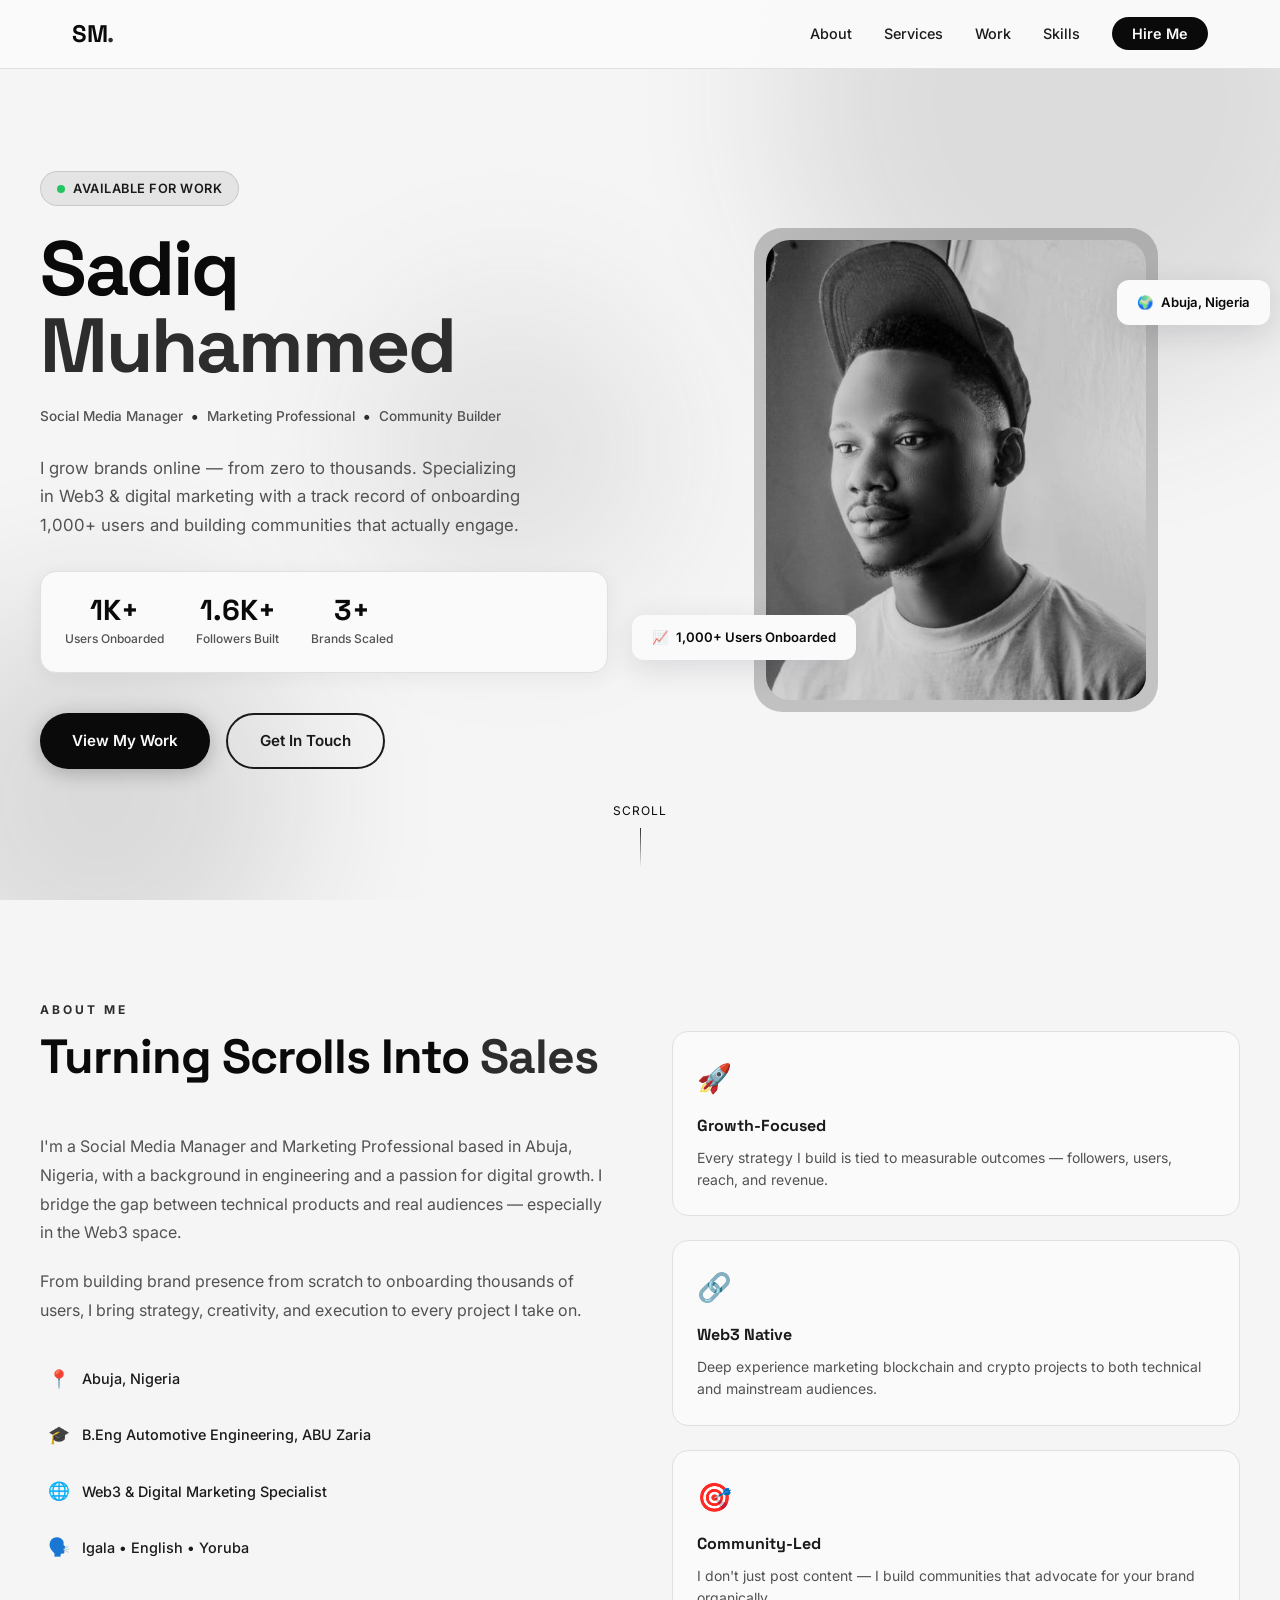
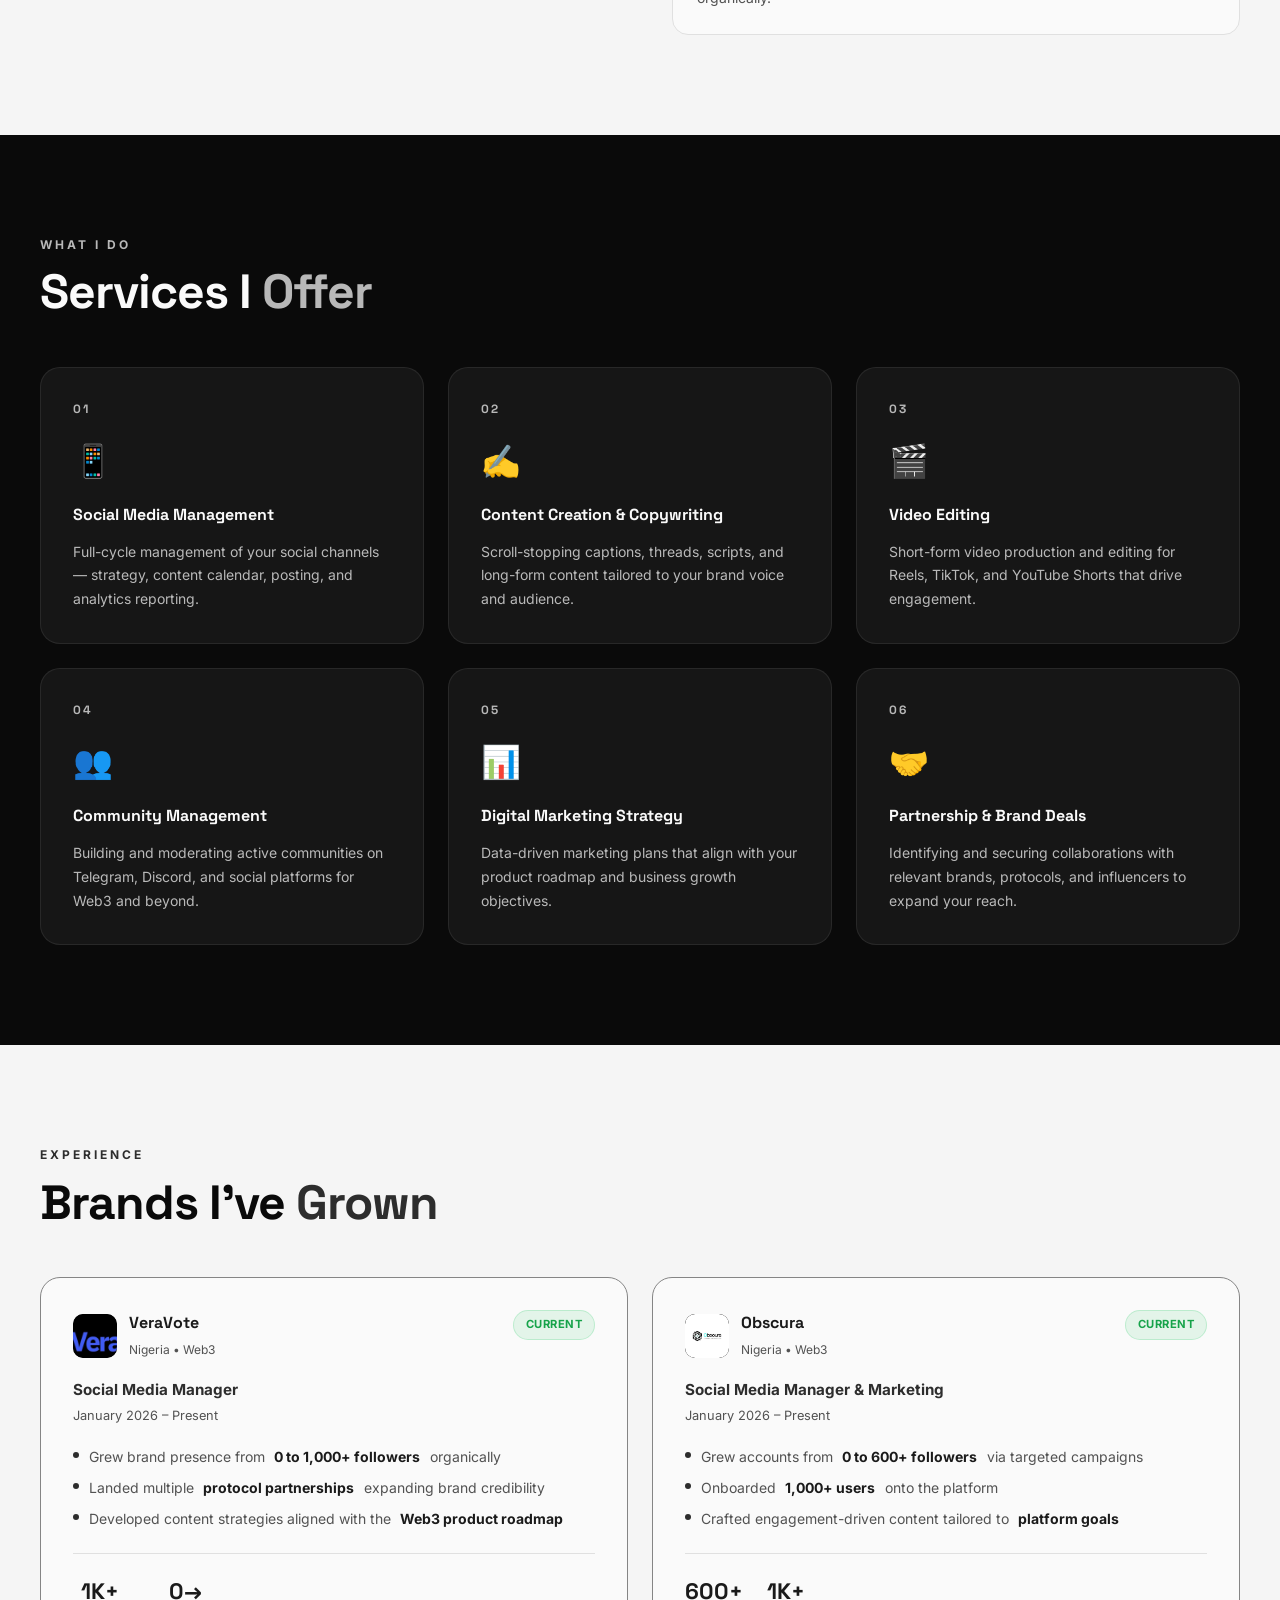
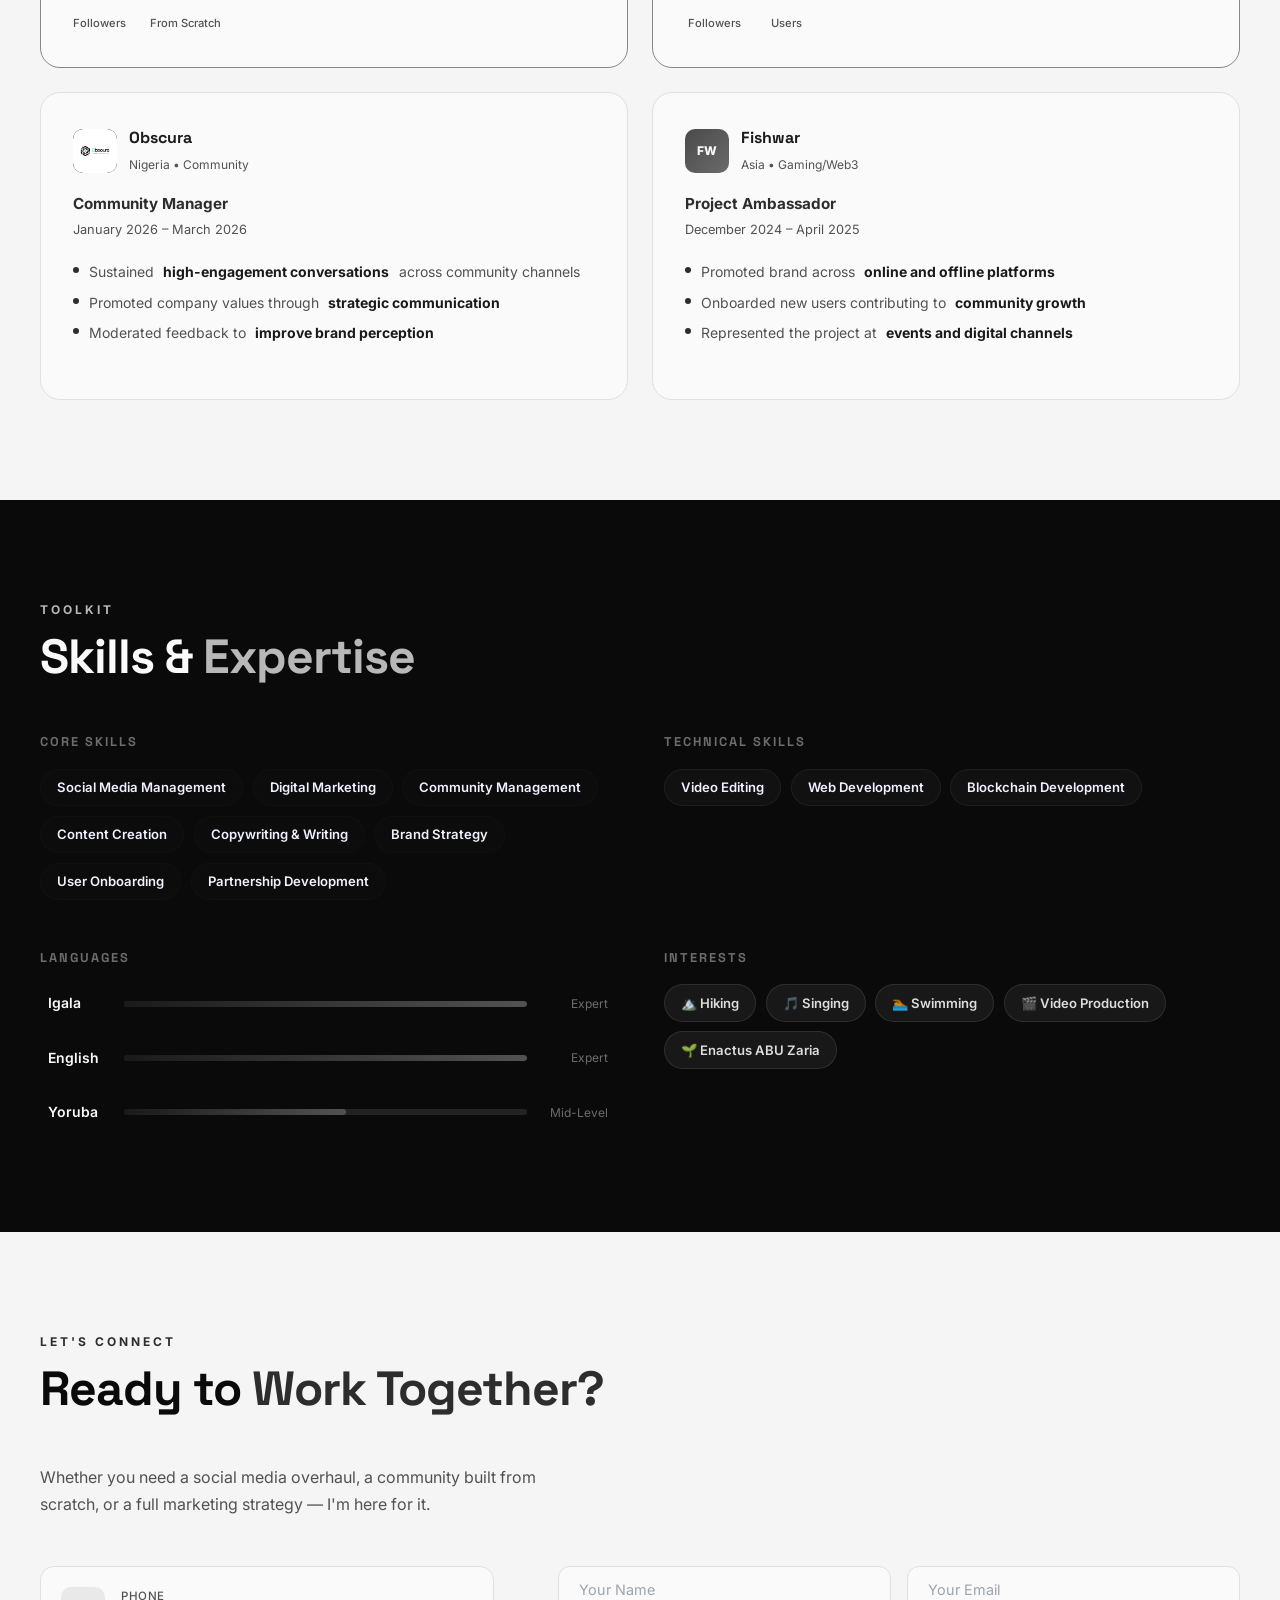
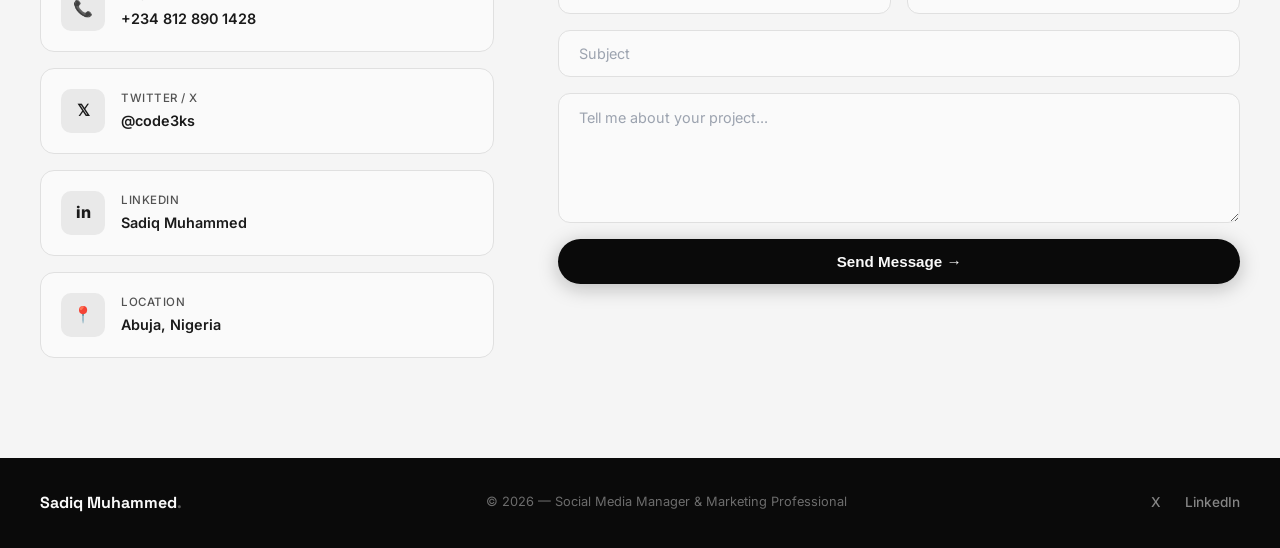
==== index.html @ 83891ec6 "Initial commit: Professional portfolio website for Sadiq Muhammed" ====
<!DOCTYPE html>
<html lang="en">
<head>
  <meta charset="UTF-8" />
  <meta name="viewport" content="width=device-width, initial-scale=1.0" />
  <title>Sadiq Muhammed — Social Media Manager</title>
  <link rel="preconnect" href="https://fonts.googleapis.com" />
  <link rel="preconnect" href="https://fonts.gstatic.com" crossorigin />
  <link href="https://fonts.googleapis.com/css2?family=Inter:wght@300;400;500;600;700;800;900&family=Space+Grotesk:wght@400;500;600;700&display=swap" rel="stylesheet" />
  <link rel="stylesheet" href="style.css" />
</head>
<body>

  <!-- NAV -->
  <nav class="nav" id="nav">
    <div class="nav-inner">
      <a href="#hero" class="nav-logo">SM<span>.</span></a>
      <ul class="nav-links">
        <li><a href="#about">About</a></li>
        <li><a href="#services">Services</a></li>
        <li><a href="#work">Work</a></li>
        <li><a href="#skills">Skills</a></li>
        <li><a href="#contact" class="nav-cta">Hire Me</a></li>
      </ul>
      <button class="hamburger" id="hamburger" aria-label="Toggle menu">
        <span></span><span></span><span></span>
      </button>
    </div>
    <div class="mobile-menu" id="mobileMenu">
      <a href="#about" class="mobile-link">About</a>
      <a href="#services" class="mobile-link">Services</a>
      <a href="#work" class="mobile-link">Work</a>
      <a href="#skills" class="mobile-link">Skills</a>
      <a href="#contact" class="mobile-link">Hire Me</a>
    </div>
  </nav>

  <!-- HERO -->
  <section class="hero" id="hero">
    <div class="hero-bg-shapes">
      <div class="shape shape-1"></div>
      <div class="shape shape-2"></div>
      <div class="shape shape-3"></div>
    </div>
    <div class="hero-inner">
      <div class="hero-text">
        <div class="hero-badge">Available for Work</div>
        <h1 class="hero-name">Sadiq<br /><span>Muhammed</span></h1>
        <p class="hero-roles">
          <span class="role-tag">Social Media Manager</span>
          <span class="role-divider">•</span>
          <span class="role-tag">Marketing Professional</span>
          <span class="role-divider">•</span>
          <span class="role-tag">Community Builder</span>
        </p>
        <p class="hero-summary">
          I grow brands online — from zero to thousands. Specializing in Web3 & digital marketing with a track record of onboarding 1,000+ users and building communities that actually engage.
        </p>
        <div class="hero-stats">
          <div class="stat">
            <span class="stat-num">1K+</span>
            <span class="stat-label">Users Onboarded</span>
          </div>
          <div class="stat">
            <span class="stat-num">1.6K+</span>
            <span class="stat-label">Followers Built</span>
          </div>
          <div class="stat">
            <span class="stat-num">3+</span>
            <span class="stat-label">Brands Scaled</span>
          </div>
        </div>
        <div class="hero-actions">
          <a href="#work" class="btn btn-primary">View My Work</a>
          <a href="#contact" class="btn btn-outline">Get In Touch</a>
        </div>
      </div>
      <div class="hero-image">
        <div class="image-frame">
          <img src="profile.jpg" alt="Sadiq Muhammed" class="profile-img" />
          <div class="image-accent"></div>
        </div>
        <div class="floating-card card-1">
          <span class="card-icon">📈</span>
          <span>1,000+ Users Onboarded</span>
        </div>
        <div class="floating-card card-2">
          <span class="card-icon">🌍</span>
          <span>Abuja, Nigeria</span>
        </div>
      </div>
    </div>
    <div class="scroll-indicator">
      <span>Scroll</span>
      <div class="scroll-line"></div>
    </div>
  </section>

  <!-- ABOUT -->
  <section class="about section" id="about">
    <div class="container">
      <div class="section-label">About Me</div>
      <div class="about-grid">
        <div class="about-text">
          <h2 class="section-title">Turning Scrolls Into <span>Sales</span></h2>
          <p>I'm a Social Media Manager and Marketing Professional based in Abuja, Nigeria, with a background in engineering and a passion for digital growth. I bridge the gap between technical products and real audiences — especially in the Web3 space.</p>
          <p>From building brand presence from scratch to onboarding thousands of users, I bring strategy, creativity, and execution to every project I take on.</p>
          <div class="about-details">
            <div class="detail-item">
              <span class="detail-icon">📍</span>
              <span>Abuja, Nigeria</span>
            </div>
            <div class="detail-item">
              <span class="detail-icon">🎓</span>
              <span>B.Eng Automotive Engineering, ABU Zaria</span>
            </div>
            <div class="detail-item">
              <span class="detail-icon">🌐</span>
              <span>Web3 & Digital Marketing Specialist</span>
            </div>
            <div class="detail-item">
              <span class="detail-icon">🗣️</span>
              <span>Igala • English • Yoruba</span>
            </div>
          </div>
        </div>
        <div class="about-highlights">
          <div class="highlight-card">
            <div class="highlight-icon">🚀</div>
            <h3>Growth-Focused</h3>
            <p>Every strategy I build is tied to measurable outcomes — followers, users, reach, and revenue.</p>
          </div>
          <div class="highlight-card">
            <div class="highlight-icon">🔗</div>
            <h3>Web3 Native</h3>
            <p>Deep experience marketing blockchain and crypto projects to both technical and mainstream audiences.</p>
          </div>
          <div class="highlight-card">
            <div class="highlight-icon">🎯</div>
            <h3>Community-Led</h3>
            <p>I don't just post content — I build communities that advocate for your brand organically.</p>
          </div>
        </div>
      </div>
    </div>
  </section>

  <!-- SERVICES -->
  <section class="services section section-dark" id="services">
    <div class="container">
      <div class="section-label light">What I Do</div>
      <h2 class="section-title light">Services I <span>Offer</span></h2>
      <div class="services-grid">
        <div class="service-card">
          <div class="service-num">01</div>
          <div class="service-icon">📱</div>
          <h3>Social Media Management</h3>
          <p>Full-cycle management of your social channels — strategy, content calendar, posting, and analytics reporting.</p>
        </div>
        <div class="service-card">
          <div class="service-num">02</div>
          <div class="service-icon">✍️</div>
          <h3>Content Creation & Copywriting</h3>
          <p>Scroll-stopping captions, threads, scripts, and long-form content tailored to your brand voice and audience.</p>
        </div>
        <div class="service-card">
          <div class="service-num">03</div>
          <div class="service-icon">🎬</div>
          <h3>Video Editing</h3>
          <p>Short-form video production and editing for Reels, TikTok, and YouTube Shorts that drive engagement.</p>
        </div>
        <div class="service-card">
          <div class="service-num">04</div>
          <div class="service-icon">👥</div>
          <h3>Community Management</h3>
          <p>Building and moderating active communities on Telegram, Discord, and social platforms for Web3 and beyond.</p>
        </div>
        <div class="service-card">
          <div class="service-num">05</div>
          <div class="service-icon">📊</div>
          <h3>Digital Marketing Strategy</h3>
          <p>Data-driven marketing plans that align with your product roadmap and business growth objectives.</p>
        </div>
        <div class="service-card">
          <div class="service-num">06</div>
          <div class="service-icon">🤝</div>
          <h3>Partnership & Brand Deals</h3>
          <p>Identifying and securing collaborations with relevant brands, protocols, and influencers to expand your reach.</p>
        </div>
      </div>
    </div>
  </section>

  <!-- WORK / EXPERIENCE -->
  <section class="work section" id="work">
    <div class="container">
      <div class="section-label">Experience</div>
      <h2 class="section-title">Brands I've <span>Grown</span></h2>
      <div class="work-grid">

        <div class="work-card featured">
          <div class="work-header">
            <div class="work-company">
              <div class="company-logo">
                <img src="veravote.jpg" alt="VeraVote" class="company-logo-img" />
              </div>
              <div>
                <h3>VeraVote</h3>
                <span class="work-location">Nigeria • Web3</span>
              </div>
            </div>
            <span class="work-badge current">Current</span>
          </div>
          <div class="work-role">Social Media Manager</div>
          <div class="work-period">January 2026 – Present</div>
          <ul class="work-results">
            <li><span class="result-dot"></span>Grew brand presence from <strong>0 to 1,000+ followers</strong> organically</li>
            <li><span class="result-dot"></span>Landed multiple <strong>protocol partnerships</strong> expanding brand credibility</li>
            <li><span class="result-dot"></span>Developed content strategies aligned with the <strong>Web3 product roadmap</strong></li>
          </ul>
          <div class="work-metrics">
            <div class="metric"><span class="metric-val">1K+</span><span class="metric-label">Followers</span></div>
            <div class="metric"><span class="metric-val">0→</span><span class="metric-label">From Scratch</span></div>
          </div>
        </div>

        <div class="work-card featured">
          <div class="work-header">
            <div class="work-company">
              <div class="company-logo obs">
                <img src="obscura.jpg" alt="Obscura" class="company-logo-img" />
              </div>
              <div>
                <h3>Obscura</h3>
                <span class="work-location">Nigeria • Web3</span>
              </div>
            </div>
            <span class="work-badge current">Current</span>
          </div>
          <div class="work-role">Social Media Manager & Marketing</div>
          <div class="work-period">January 2026 – Present</div>
          <ul class="work-results">
            <li><span class="result-dot"></span>Grew accounts from <strong>0 to 600+ followers</strong> via targeted campaigns</li>
            <li><span class="result-dot"></span>Onboarded <strong>1,000+ users</strong> onto the platform</li>
            <li><span class="result-dot"></span>Crafted engagement-driven content tailored to <strong>platform goals</strong></li>
          </ul>
          <div class="work-metrics">
            <div class="metric"><span class="metric-val">600+</span><span class="metric-label">Followers</span></div>
            <div class="metric"><span class="metric-val">1K+</span><span class="metric-label">Users</span></div>
          </div>
        </div>

        <div class="work-card">
          <div class="work-header">
            <div class="work-company">
              <div class="company-logo cm">
                <img src="obscura.jpg" alt="Obscura" class="company-logo-img" />
              </div>
              <div>
                <h3>Obscura</h3>
                <span class="work-location">Nigeria • Community</span>
              </div>
            </div>
          </div>
          <div class="work-role">Community Manager</div>
          <div class="work-period">January 2026 – March 2026</div>
          <ul class="work-results">
            <li><span class="result-dot"></span>Sustained <strong>high-engagement conversations</strong> across community channels</li>
            <li><span class="result-dot"></span>Promoted company values through <strong>strategic communication</strong></li>
            <li><span class="result-dot"></span>Moderated feedback to <strong>improve brand perception</strong></li>
          </ul>
        </div>

        <div class="work-card">
          <div class="work-header">
            <div class="work-company">
              <div class="company-logo fw">FW</div>
              <div>
                <h3>Fishwar</h3>
                <span class="work-location">Asia • Gaming/Web3</span>
              </div>
            </div>
          </div>
          <div class="work-role">Project Ambassador</div>
          <div class="work-period">December 2024 – April 2025</div>
          <ul class="work-results">
            <li><span class="result-dot"></span>Promoted brand across <strong>online and offline platforms</strong></li>
            <li><span class="result-dot"></span>Onboarded new users contributing to <strong>community growth</strong></li>
            <li><span class="result-dot"></span>Represented the project at <strong>events and digital channels</strong></li>
          </ul>
        </div>

      </div>
    </div>
  </section>

  <!-- SKILLS -->
  <section class="skills section section-dark" id="skills">
    <div class="container">
      <div class="section-label light">Toolkit</div>
      <h2 class="section-title light">Skills & <span>Expertise</span></h2>
      <div class="skills-layout">
        <div class="skills-group">
          <h3 class="skills-group-title">Core Skills</h3>
          <div class="skills-tags">
            <span class="skill-tag primary">Social Media Management</span>
            <span class="skill-tag primary">Digital Marketing</span>
            <span class="skill-tag primary">Community Management</span>
            <span class="skill-tag primary">Content Creation</span>
            <span class="skill-tag primary">Copywriting & Writing</span>
            <span class="skill-tag primary">Brand Strategy</span>
            <span class="skill-tag primary">User Onboarding</span>
            <span class="skill-tag primary">Partnership Development</span>
          </div>
        </div>
        <div class="skills-group">
          <h3 class="skills-group-title">Technical Skills</h3>
          <div class="skills-tags">
            <span class="skill-tag secondary">Video Editing</span>
            <span class="skill-tag secondary">Web Development</span>
            <span class="skill-tag secondary">Blockchain Development</span>
          </div>
        </div>
        <div class="skills-group">
          <h3 class="skills-group-title">Languages</h3>
          <div class="languages">
            <div class="lang-item">
              <span class="lang-name">Igala</span>
              <div class="lang-bar"><div class="lang-fill" style="width:100%"></div></div>
              <span class="lang-level">Expert</span>
            </div>
            <div class="lang-item">
              <span class="lang-name">English</span>
              <div class="lang-bar"><div class="lang-fill" style="width:100%"></div></div>
              <span class="lang-level">Expert</span>
            </div>
            <div class="lang-item">
              <span class="lang-name">Yoruba</span>
              <div class="lang-bar"><div class="lang-fill" style="width:55%"></div></div>
              <span class="lang-level">Mid-Level</span>
            </div>
          </div>
        </div>
        <div class="skills-group">
          <h3 class="skills-group-title">Interests</h3>
          <div class="skills-tags">
            <span class="skill-tag interest">🏔️ Hiking</span>
            <span class="skill-tag interest">🎵 Singing</span>
            <span class="skill-tag interest">🏊 Swimming</span>
            <span class="skill-tag interest">🎬 Video Production</span>
            <span class="skill-tag interest">🌱 Enactus ABU Zaria</span>
          </div>
        </div>
      </div>
    </div>
  </section>

  <!-- CONTACT -->
  <section class="contact section" id="contact">
    <div class="container">
      <div class="section-label">Let's Connect</div>
      <h2 class="section-title">Ready to <span>Work Together?</span></h2>
      <p class="contact-sub">Whether you need a social media overhaul, a community built from scratch, or a full marketing strategy — I'm here for it.</p>
      <div class="contact-grid">
        <div class="contact-info">
          <a href="tel:+2348128901428" class="contact-item">
            <div class="contact-icon">📞</div>
            <div>
              <span class="contact-label">Phone</span>
              <span class="contact-value">+234 812 890 1428</span>
            </div>
          </a>
          <a href="https://x.com/code3ks" target="_blank" rel="noopener" class="contact-item">
            <div class="contact-icon">𝕏</div>
            <div>
              <span class="contact-label">Twitter / X</span>
              <span class="contact-value">@code3ks</span>
            </div>
          </a>
          <a href="https://linkedin.com" target="_blank" rel="noopener" class="contact-item">
            <div class="contact-icon">in</div>
            <div>
              <span class="contact-label">LinkedIn</span>
              <span class="contact-value">Sadiq Muhammed</span>
            </div>
          </a>
          <div class="contact-item">
            <div class="contact-icon">📍</div>
            <div>
              <span class="contact-label">Location</span>
              <span class="contact-value">Abuja, Nigeria</span>
            </div>
          </div>
        </div>
        <form class="contact-form" id="contactForm">
          <div class="form-row">
            <input type="text" placeholder="Your Name" required class="form-input" />
            <input type="email" placeholder="Your Email" required class="form-input" />
          </div>
          <input type="text" placeholder="Subject" class="form-input" />
          <textarea placeholder="Tell me about your project..." rows="5" class="form-input form-textarea" required></textarea>
          <button type="submit" class="btn btn-primary btn-full">Send Message →</button>
        </form>
      </div>
    </div>
  </section>

  <!-- FOOTER -->
  <footer class="footer">
    <div class="container">
      <div class="footer-inner">
        <span class="footer-logo">Sadiq Muhammed<span>.</span></span>
        <span class="footer-copy">© 2026 — Social Media Manager & Marketing Professional</span>
        <div class="footer-links">
          <a href="https://x.com/code3ks" target="_blank" rel="noopener">X</a>
          <a href="https://linkedin.com" target="_blank" rel="noopener">LinkedIn</a>
        </div>
      </div>
    </div>
  </footer>

  <script src="script.js"></script>
</body>
</html>
---- style.css ----
/* ===== RESET & BASE ===== */
*, *::before, *::after { box-sizing: border-box; margin: 0; padding: 0; }

:root {
  --black: #0A0A0A;
  --charcoal: #1A1A1A;
  --gray-dark: #2D2D2D;
  --gray-mid: #525252;
  --gray-light: #858585;
  --gray-lighter: #B8B8B8;
  --gray-pale: #E0E0E0;
  --bg: #F5F5F5;
  --white: #FAFAFA;
  --accent: #3D3D3D;
  --font-main: 'Space Grotesk', sans-serif;
  --font-body: 'Inter', sans-serif;
}

html { scroll-behavior: smooth; }

body {
  font-family: var(--font-body);
  background: var(--bg);
  color: var(--black);
  overflow-x: hidden;
  line-height: 1.6;
}

/* ===== NAV ===== */
.nav {
  position: fixed;
  top: 0; left: 0; right: 0;
  z-index: 1000;
  background: rgba(250,250,250,0.95);
  backdrop-filter: blur(12px);
  border-bottom: 1px solid var(--gray-pale);
  transition: box-shadow 0.3s;
}
.nav.scrolled { box-shadow: 0 2px 24px rgba(26,26,26,0.08); }
.nav-inner {
  max-width: 1200px;
  margin: 0 auto;
  padding: 0 2rem;
  height: 68px;
  display: flex;
  align-items: center;
  justify-content: space-between;
}
.nav-logo {
  font-family: var(--font-main);
  font-size: 1.5rem;
  font-weight: 700;
  color: var(--black);
  text-decoration: none;
  letter-spacing: -0.5px;
}
.nav-logo span { color: var(--gray-dark); }
.nav-links {
  display: flex;
  list-style: none;
  gap: 2rem;
  align-items: center;
}
.nav-links a {
  text-decoration: none;
  color: var(--charcoal);
  font-weight: 500;
  font-size: 0.9rem;
  transition: color 0.2s;
}
.nav-links a:hover { color: var(--black); }
.nav-cta {
  background: var(--black) !important;
  color: var(--white) !important;
  padding: 0.5rem 1.25rem;
  border-radius: 50px;
  font-weight: 600 !important;
  transition: background 0.2s, transform 0.2s !important;
}
.nav-cta:hover { background: var(--charcoal) !important; transform: translateY(-1px); }
.hamburger {
  display: none;
  flex-direction: column;
  gap: 5px;
  background: none;
  border: none;
  cursor: pointer;
  padding: 4px;
}
.hamburger span {
  display: block;
  width: 24px;
  height: 2px;
  background: var(--black);
  border-radius: 2px;
  transition: all 0.3s;
}
.mobile-menu {
  display: none;
  flex-direction: column;
  padding: 1rem 2rem 1.5rem;
  gap: 1rem;
  border-top: 1px solid var(--gray-light);
}
.mobile-menu.open { display: flex; }
.mobile-link {
  text-decoration: none;
  color: var(--black);
  font-weight: 500;
  font-size: 1rem;
  padding: 0.5rem 0;
  border-bottom: 1px solid var(--gray-light);
  transition: color 0.2s;
}
.mobile-link:hover { color: var(--black); }

/* ===== HERO ===== */
.hero {
  min-height: 100vh;
  display: flex;
  align-items: center;
  position: relative;
  overflow: hidden;
  padding: 100px 2rem 60px;
  background: var(--bg);
}
.hero-bg-shapes { position: absolute; inset: 0; pointer-events: none; overflow: hidden; }
.shape {
  position: absolute;
  border-radius: 50%;
  filter: blur(80px);
  opacity: 0.12;
}
.shape-1 {
  width: 600px; height: 600px;
  background: var(--gray-dark);
  top: -200px; right: -100px;
}
.shape-2 {
  width: 400px; height: 400px;
  background: var(--charcoal);
  bottom: -100px; left: -100px;
}
.shape-3 {
  width: 300px; height: 300px;
  background: var(--gray-mid);
  top: 50%; left: 40%;
  transform: translate(-50%, -50%);
}
.hero-inner {
  max-width: 1200px;
  margin: 0 auto;
  width: 100%;
  display: grid;
  grid-template-columns: 1fr 1fr;
  gap: 4rem;
  align-items: center;
  position: relative;
  z-index: 1;
}
.hero-badge {
  display: inline-flex;
  align-items: center;
  gap: 0.5rem;
  background: rgba(45,45,45,0.08);
  color: var(--charcoal);
  border: 1px solid rgba(45,45,45,0.15);
  padding: 0.4rem 1rem;
  border-radius: 50px;
  font-size: 0.8rem;
  font-weight: 600;
  letter-spacing: 0.5px;
  text-transform: uppercase;
  margin-bottom: 1.5rem;
}
.hero-badge::before {
  content: '';
  width: 8px; height: 8px;
  background: #22c55e;
  border-radius: 50%;
  animation: pulse 2s infinite;
}
@keyframes pulse {
  0%, 100% { opacity: 1; transform: scale(1); }
  50% { opacity: 0.5; transform: scale(1.3); }
}
.hero-name {
  font-family: var(--font-main);
  font-size: clamp(3rem, 6vw, 5.5rem);
  font-weight: 800;
  line-height: 1;
  letter-spacing: -2px;
  color: var(--black);
  margin-bottom: 1.25rem;
}
.hero-name span { color: var(--gray-dark); }
.hero-roles {
  display: flex;
  flex-wrap: wrap;
  align-items: center;
  gap: 0.5rem;
  margin-bottom: 1.5rem;
}
.role-tag {
  font-size: 0.85rem;
  font-weight: 500;
  color: var(--gray-mid);
}
.role-divider { color: var(--gray-dark); font-weight: 700; }
.hero-summary {
  font-size: 1.05rem;
  color: var(--gray-mid);
  line-height: 1.7;
  max-width: 480px;
  margin-bottom: 2rem;
}
.hero-stats {
  display: flex;
  gap: 2rem;
  margin-bottom: 2.5rem;
  padding: 1.5rem;
  background: var(--white);
  border-radius: 16px;
  border: 1px solid var(--gray-pale);
  box-shadow: 0 4px 20px rgba(26,26,26,0.06);
  transition: transform 0.3s ease, box-shadow 0.3s ease, border-color 0.3s ease;
  cursor: default;
}
.hero-stats:hover {
  transform: translateY(-4px);
  box-shadow: 0 12px 40px rgba(10,10,10,0.12);
  border-color: var(--gray-lighter);
}
.stat { text-align: center; }
.stat-num {
  display: block;
  font-family: var(--font-main);
  font-size: 1.8rem;
  font-weight: 800;
  color: var(--black);
  line-height: 1;
}
.stat-label {
  display: block;
  font-size: 0.75rem;
  color: var(--gray-mid);
  margin-top: 0.25rem;
  font-weight: 500;
}
.hero-actions { display: flex; gap: 1rem; flex-wrap: wrap; }

/* ===== BUTTONS ===== */
.btn {
  display: inline-flex;
  align-items: center;
  justify-content: center;
  padding: 0.85rem 2rem;
  border-radius: 50px;
  font-weight: 600;
  font-size: 0.95rem;
  text-decoration: none;
  transition: all 0.3s ease;
  cursor: pointer;
  border: none;
}
.btn-primary {
  background: var(--black);
  color: var(--white);
  box-shadow: 0 4px 20px rgba(10,10,10,0.25);
}
.btn-primary:hover {
  background: var(--charcoal);
  transform: translateY(-3px);
  box-shadow: 0 12px 40px rgba(10,10,10,0.35);
}
.btn-outline {
  background: transparent;
  color: var(--charcoal);
  border: 2px solid var(--charcoal);
}
.btn-outline:hover {
  background: var(--charcoal);
  color: var(--white);
  transform: translateY(-3px);
  box-shadow: 0 8px 24px rgba(10,10,10,0.2);
}
.btn-full { width: 100%; }

/* ===== HERO IMAGE ===== */
.hero-image {
  position: relative;
  display: flex;
  justify-content: center;
  align-items: center;
}
.image-frame {
  position: relative;
  width: 380px;
  height: 460px;
  transition: transform 0.3s ease;
  cursor: default;
}
.image-frame:hover {
  transform: scale(1.02);
}
.profile-img {
  width: 100%;
  height: 100%;
  object-fit: cover;
  border-radius: 24px;
  position: relative;
  z-index: 2;
  filter: grayscale(0%);
}
.image-accent {
  position: absolute;
  inset: -12px;
  border-radius: 28px;
  background: linear-gradient(135deg, var(--charcoal), var(--gray-dark));
  z-index: 1;
  opacity: 0.25;
}
.floating-card {
  position: absolute;
  background: var(--white);
  border-radius: 12px;
  padding: 0.75rem 1.25rem;
  display: flex;
  align-items: center;
  gap: 0.5rem;
  font-size: 0.82rem;
  font-weight: 600;
  box-shadow: 0 8px 32px rgba(26,26,46,0.12);
  z-index: 10;
  white-space: nowrap;
  transition: transform 0.3s ease, box-shadow 0.3s ease;
  cursor: default;
}
.floating-card:hover {
  transform: translateY(-4px) !important;
  box-shadow: 0 12px 40px rgba(10,10,10,0.18);
}
.card-1 { bottom: 40px; left: -40px; animation: float 3s ease-in-out infinite; }
.card-2 { top: 40px; right: -30px; animation: float 3s ease-in-out infinite 1.5s; }
@keyframes float {
  0%, 100% { transform: translateY(0); }
  50% { transform: translateY(-8px); }
}
.scroll-indicator {
  position: absolute;
  bottom: 2rem;
  left: 50%;
  transform: translateX(-50%);
  display: flex;
  flex-direction: column;
  align-items: center;
  gap: 0.5rem;
  font-size: 0.75rem;
  color: var(--gray);
  letter-spacing: 1px;
  text-transform: uppercase;
}
.scroll-line {
  width: 1px;
  height: 40px;
  background: linear-gradient(to bottom, var(--gray-dark), transparent);
  animation: scrollAnim 2s ease-in-out infinite;
}
@keyframes scrollAnim {
  0% { opacity: 1; transform: scaleY(1); }
  100% { opacity: 0; transform: scaleY(0.3); }
}

/* ===== SECTIONS ===== */
.section { padding: 100px 2rem; }
.section-dark {
  background: var(--black);
  color: var(--white);
}
.container {
  max-width: 1200px;
  margin: 0 auto;
}
.section-label {
  font-size: 0.75rem;
  font-weight: 700;
  letter-spacing: 3px;
  text-transform: uppercase;
  color: var(--gray-dark);
  margin-bottom: 0.75rem;
}
.section-label.light { color: var(--gray-lighter); }
.section-title {
  font-family: var(--font-main);
  font-size: clamp(2rem, 4vw, 3rem);
  font-weight: 800;
  letter-spacing: -1px;
  line-height: 1.1;
  margin-bottom: 3rem;
  color: var(--black);
}
.section-title.light { color: var(--white); }
.section-title span { color: var(--gray-dark); }
.section-dark .section-title span { color: var(--gray-lighter); }

/* ===== ABOUT ===== */
.about-grid {
  display: grid;
  grid-template-columns: 1fr 1fr;
  gap: 4rem;
  align-items: start;
}
.about-text p {
  color: var(--gray-mid);
  margin-bottom: 1.25rem;
  font-size: 1rem;
  line-height: 1.8;
}
.about-details {
  display: flex;
  flex-direction: column;
  gap: 0.75rem;
  margin-top: 2rem;
}
.detail-item {
  display: flex;
  align-items: center;
  gap: 0.75rem;
  font-size: 0.9rem;
  color: var(--charcoal);
  font-weight: 500;
  padding: 0.5rem;
  border-radius: 8px;
  transition: background 0.2s ease, transform 0.2s ease;
  cursor: default;
}
.detail-item:hover {
  background: rgba(45,45,45,0.04);
  transform: translateX(4px);
}
.detail-icon { font-size: 1.1rem; }
.about-highlights {
  display: flex;
  flex-direction: column;
  gap: 1.5rem;
}
.highlight-card {
  background: var(--white);
  border: 1px solid var(--gray-pale);
  border-radius: 16px;
  padding: 1.5rem;
  transition: transform 0.3s ease, box-shadow 0.3s ease, border-color 0.3s ease;
  cursor: default;
}
.highlight-card:hover {
  transform: translateY(-6px);
  box-shadow: 0 16px 48px rgba(10,10,10,0.15);
  border-color: var(--gray-light);
}
.highlight-icon { font-size: 1.75rem; margin-bottom: 0.75rem; }
.highlight-card h3 {
  font-family: var(--font-main);
  font-size: 1rem;
  font-weight: 700;
  margin-bottom: 0.5rem;
  color: var(--charcoal);
}
.highlight-card p { font-size: 0.875rem; color: var(--gray-mid); line-height: 1.6; }

/* ===== SERVICES ===== */
.services-grid {
  display: grid;
  grid-template-columns: repeat(3, 1fr);
  gap: 1.5rem;
}
.service-card {
  background: rgba(255,255,255,0.05);
  border: 1px solid rgba(255,255,255,0.08);
  border-radius: 20px;
  padding: 2rem;
  transition: all 0.3s ease;
  position: relative;
  overflow: hidden;
  cursor: default;
}
.service-card::before {
  content: '';
  position: absolute;
  inset: 0;
  background: linear-gradient(135deg, rgba(45,45,45,0.1), transparent);
  opacity: 0;
  transition: opacity 0.3s;
}
.service-card:hover { 
  transform: translateY(-8px); 
  border-color: rgba(184,184,184,0.25);
  box-shadow: 0 16px 48px rgba(10,10,10,0.3);
}
.service-card:hover::before { opacity: 1; }
.service-num {
  font-family: var(--font-main);
  font-size: 0.75rem;
  font-weight: 700;
  color: var(--gray-lighter);
  letter-spacing: 2px;
  margin-bottom: 1rem;
}
.service-icon { font-size: 2rem; margin-bottom: 1rem; }
.service-card h3 {
  font-family: var(--font-main);
  font-size: 1rem;
  font-weight: 700;
  color: var(--white);
  margin-bottom: 0.75rem;
}
.service-card p { font-size: 0.875rem; color: rgba(255,255,255,0.7); line-height: 1.7; }

/* ===== WORK ===== */
.work-grid {
  display: grid;
  grid-template-columns: 1fr 1fr;
  gap: 1.5rem;
}
.work-card {
  background: var(--white);
  border: 1px solid var(--gray-pale);
  border-radius: 20px;
  padding: 2rem;
  transition: all 0.3s ease;
  cursor: default;
}
.work-card:hover {
  transform: translateY(-6px);
  box-shadow: 0 20px 56px rgba(10,10,10,0.15);
  border-color: var(--gray-light);
}
.work-card.featured { border-color: var(--gray-light); }
.work-header {
  display: flex;
  justify-content: space-between;
  align-items: flex-start;
  margin-bottom: 1rem;
}
.work-company { display: flex; align-items: center; gap: 0.75rem; }
.company-logo {
  width: 44px; height: 44px;
  background: linear-gradient(135deg, var(--charcoal), var(--gray-dark));
  border-radius: 10px;
  display: flex;
  align-items: center;
  justify-content: center;
  font-weight: 800;
  font-size: 0.75rem;
  color: var(--white);
  letter-spacing: 0.5px;
  overflow: hidden;
}
.company-logo-img {
  width: 100%;
  height: 100%;
  object-fit: cover;
  border-radius: 10px;
}
.company-logo.obs { background: linear-gradient(135deg, #1A1A1A, #2D2D2D); }
.company-logo.cm { background: linear-gradient(135deg, #2D2D2D, #4A4A4A); }
.company-logo.fw { background: linear-gradient(135deg, #4A4A4A, #6B6B6B); }
.work-company h3 {
  font-family: var(--font-main);
  font-size: 1rem;
  font-weight: 700;
  color: var(--charcoal);
}
.work-location { font-size: 0.75rem; color: var(--gray-mid); }
.work-badge {
  font-size: 0.7rem;
  font-weight: 700;
  padding: 0.3rem 0.75rem;
  border-radius: 50px;
  letter-spacing: 0.5px;
  text-transform: uppercase;
}
.work-badge.current {
  background: rgba(34,197,94,0.1);
  color: #16a34a;
  border: 1px solid rgba(34,197,94,0.2);
}
.work-role {
  font-weight: 700;
  font-size: 0.95rem;
  color: var(--gray-dark);
  margin-bottom: 0.25rem;
}
.work-period {
  font-size: 0.8rem;
  color: var(--gray-mid);
  margin-bottom: 1.25rem;
}
.work-results {
  list-style: none;
  display: flex;
  flex-direction: column;
  gap: 0.6rem;
  margin-bottom: 1.5rem;
}
.work-results li {
  display: flex;
  align-items: flex-start;
  gap: 0.6rem;
  font-size: 0.875rem;
  color: var(--gray-mid);
  line-height: 1.5;
}
.work-results li strong { color: var(--charcoal); }
.result-dot {
  width: 6px; height: 6px;
  background: var(--gray-dark);
  border-radius: 50%;
  flex-shrink: 0;
  margin-top: 6px;
}
.work-metrics {
  display: flex;
  gap: 1.5rem;
  padding-top: 1.25rem;
  border-top: 1px solid var(--gray-pale);
}
.metric { text-align: center; }
.metric-val {
  display: block;
  font-family: var(--font-main);
  font-size: 1.4rem;
  font-weight: 800;
  color: var(--charcoal);
}
.metric-label { font-size: 0.7rem; color: var(--gray-mid); font-weight: 500; }

/* ===== SKILLS ===== */
.skills-layout {
  display: grid;
  grid-template-columns: 1fr 1fr;
  gap: 3rem;
}
.skills-group-title {
  font-family: var(--font-main);
  font-size: 0.8rem;
  font-weight: 700;
  letter-spacing: 2px;
  text-transform: uppercase;
  color: rgba(255,255,255,0.4);
  margin-bottom: 1rem;
}
.skills-tags { display: flex; flex-wrap: wrap; gap: 0.6rem; }
.skill-tag {
  padding: 0.45rem 1rem;
  border-radius: 50px;
  font-size: 0.82rem;
  font-weight: 600;
  transition: transform 0.2s ease, box-shadow 0.2s ease, background 0.2s ease, border-color 0.2s ease, color 0.2s ease;
  cursor: default;
}
.skill-tag:hover {
  transform: translateY(-2px);
  box-shadow: 0 4px 12px rgba(10,10,10,0.1);
}
.skill-tag.primary {
  background: rgba(45,45,45,0.08);
  color: #F0F0FF;
  border: 1px solid rgba(45,45,45,0.15);
}
.skill-tag.primary:hover {
  background: rgba(45,45,45,0.12);
  border-color: var(--charcoal);
  color: #FFFFFF;
}
.skill-tag.secondary {
  background: rgba(107,107,107,0.08);
  color: #F0F0FF;
  border: 1px solid rgba(107,107,107,0.15);
}
.skill-tag.secondary:hover {
  background: rgba(107,107,107,0.12);
  border-color: var(--gray-dark);
  color: #FFFFFF;
}
.skill-tag.interest {
  background: rgba(255,255,255,0.06);
  color: rgba(255,255,255,0.85);
  border: 1px solid rgba(255,255,255,0.1);
}
.skill-tag.interest:hover {
  background: rgba(255,255,255,0.1);
  color: rgba(255,255,255,0.95);
  border-color: rgba(255,255,255,0.25);
}
.languages { display: flex; flex-direction: column; gap: 1rem; }
.lang-item { 
  display: flex; 
  align-items: center; 
  gap: 1rem;
  padding: 0.5rem;
  border-radius: 8px;
  transition: background 0.2s ease;
  cursor: default;
}
.lang-item:hover {
  background: rgba(255,255,255,0.05);
}
.lang-name { font-size: 0.875rem; font-weight: 600; color: var(--white); width: 60px; flex-shrink: 0; }
.lang-bar {
  flex: 1;
  height: 6px;
  background: rgba(255,255,255,0.1);
  border-radius: 3px;
  overflow: hidden;
}
.lang-fill {
  height: 100%;
  background: linear-gradient(to right, var(--charcoal), var(--gray-mid));
  border-radius: 3px;
  transition: width 1s ease;
}
.lang-level { font-size: 0.75rem; color: rgba(255,255,255,0.4); width: 65px; text-align: right; flex-shrink: 0; }

/* ===== CONTACT ===== */
.contact-sub {
  color: var(--gray-mid);
  font-size: 1rem;
  max-width: 500px;
  margin-bottom: 3rem;
  line-height: 1.7;
}
.contact-grid {
  display: grid;
  grid-template-columns: 1fr 1.5fr;
  gap: 4rem;
  align-items: start;
}
.contact-info { display: flex; flex-direction: column; gap: 1rem; }
.contact-item {
  display: flex;
  align-items: center;
  gap: 1rem;
  padding: 1.25rem;
  background: var(--white);
  border: 1px solid var(--gray-pale);
  border-radius: 14px;
  text-decoration: none;
  color: var(--black);
  transition: all 0.3s ease;
  cursor: pointer;
}
.contact-item:hover {
  border-color: var(--gray-light);
  transform: translateX(6px);
  box-shadow: 0 8px 32px rgba(10,10,10,0.12);
  background: var(--bg);
}
.contact-icon {
  width: 44px; height: 44px;
  background: rgba(45,45,45,0.08);
  border-radius: 10px;
  display: flex;
  align-items: center;
  justify-content: center;
  font-size: 1rem;
  font-weight: 800;
  color: var(--charcoal);
  flex-shrink: 0;
}
.contact-label { display: block; font-size: 0.72rem; color: var(--gray-mid); font-weight: 500; text-transform: uppercase; letter-spacing: 0.5px; }
.contact-value { display: block; font-size: 0.9rem; font-weight: 600; color: var(--charcoal); margin-top: 0.1rem; }
.contact-form { display: flex; flex-direction: column; gap: 1rem; }
.form-row { display: grid; grid-template-columns: 1fr 1fr; gap: 1rem; }
.form-input {
  width: 100%;
  padding: 0.9rem 1.25rem;
  border: 1.5px solid var(--gray-pale);
  border-radius: 12px;
  font-family: var(--font-body);
  font-size: 0.9rem;
  color: var(--black);
  background: var(--white);
  outline: none;
  transition: border-color 0.2s, box-shadow 0.2s;
}
.form-input:focus {
  border-color: var(--gray-dark);
  box-shadow: 0 0 0 3px rgba(45,45,45,0.08);
}
.form-input::placeholder { color: #9CA3AF; }
.form-textarea { resize: vertical; min-height: 130px; }

/* ===== FOOTER ===== */
.footer {
  background: var(--black);
  padding: 2rem;
}
.footer-inner {
  max-width: 1200px;
  margin: 0 auto;
  display: flex;
  align-items: center;
  justify-content: space-between;
  flex-wrap: wrap;
  gap: 1rem;
}
.footer-logo {
  font-family: var(--font-main);
  font-weight: 700;
  color: var(--white);
  font-size: 1rem;
}
.footer-logo span { color: var(--gray-mid); }
.footer-copy { font-size: 0.8rem; color: rgba(255,255,255,0.4); }
.footer-links { display: flex; gap: 1.5rem; }
.footer-links a {
  font-size: 0.85rem;
  color: rgba(255,255,255,0.5);
  text-decoration: none;
  font-weight: 500;
  transition: color 0.2s;
}
.footer-links a:hover { color: var(--gray-lighter); }

/* ===== RESPONSIVE ===== */
@media (max-width: 1024px) {
  .services-grid { grid-template-columns: repeat(2, 1fr); }
  .skills-layout { grid-template-columns: 1fr; }
}

@media (max-width: 768px) {
  .nav-links { display: none; }
  .hamburger { display: flex; }

  .hero { padding: 90px 1.5rem 60px; }
  .hero-inner {
    grid-template-columns: 1fr;
    gap: 3rem;
    text-align: center;
  }
  .hero-roles { justify-content: center; }
  .hero-summary { margin: 0 auto 2rem; }
  .hero-stats { justify-content: center; }
  .hero-actions { justify-content: center; }
  .hero-image { order: -1; }
  .image-frame { width: 280px; height: 340px; }
  .card-1 { left: -10px; bottom: 20px; }
  .card-2 { right: -10px; top: 20px; }

  .section { padding: 70px 1.5rem; }
  .about-grid { grid-template-columns: 1fr; gap: 2.5rem; }
  .services-grid { grid-template-columns: 1fr; }
  .work-grid { grid-template-columns: 1fr; }
  .contact-grid { grid-template-columns: 1fr; gap: 2rem; }
  .form-row { grid-template-columns: 1fr; }

  .footer-inner { flex-direction: column; text-align: center; }
}

@media (max-width: 480px) {
  .hero-name { font-size: 2.8rem; }
  .hero-stats { flex-direction: column; gap: 1rem; }
  .image-frame { width: 240px; height: 290px; }
}
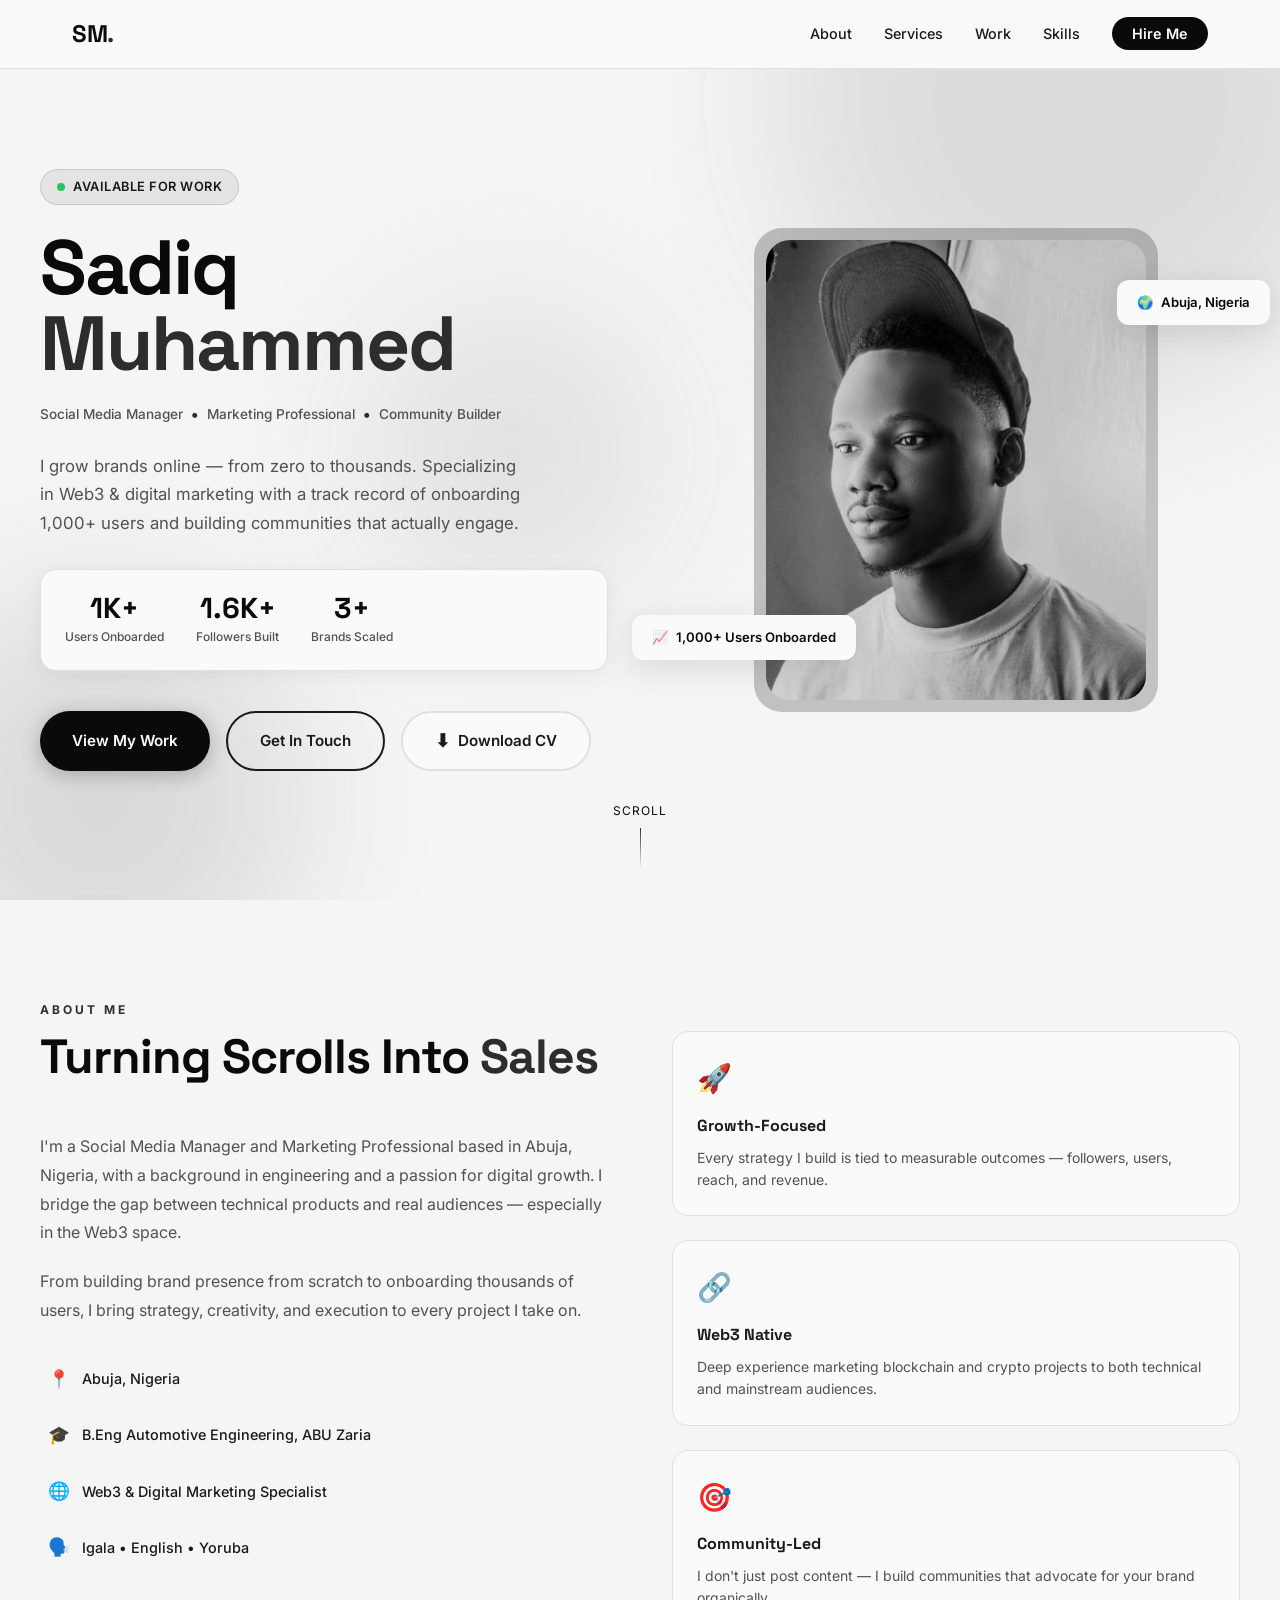
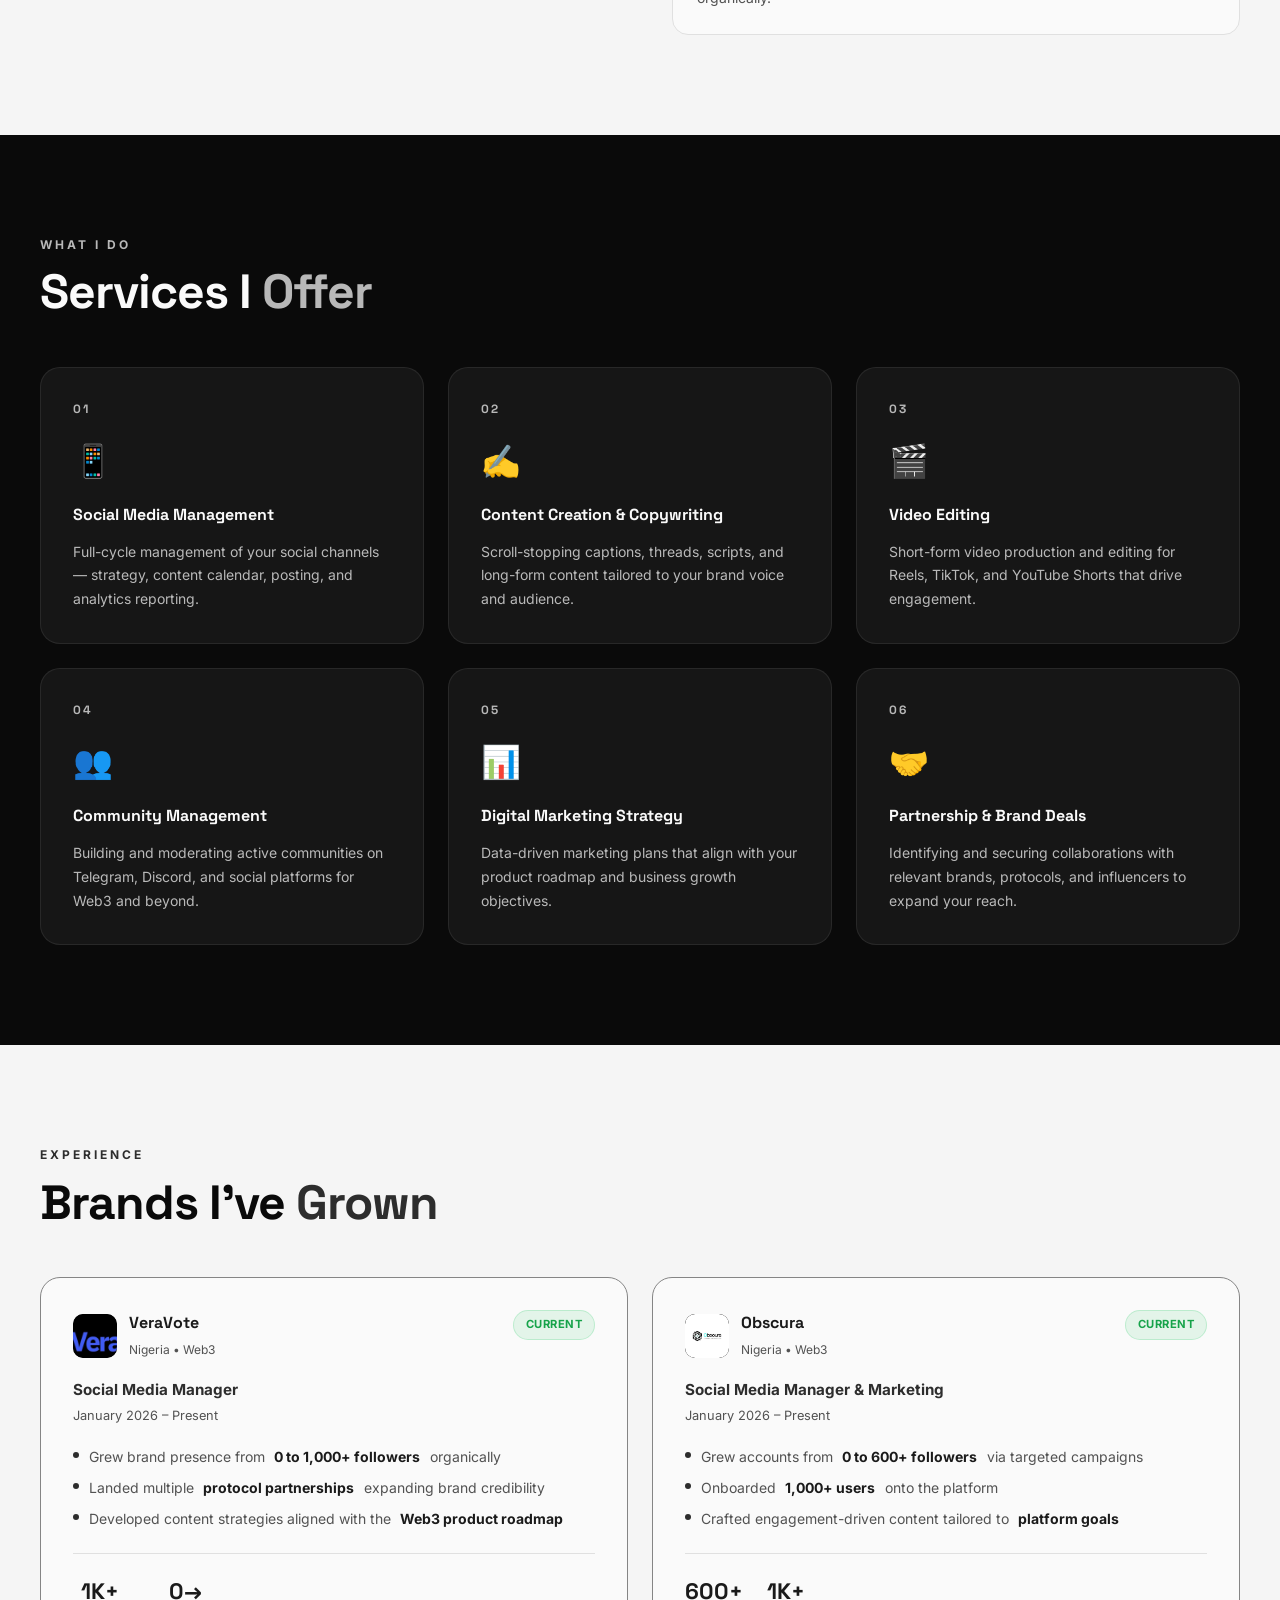
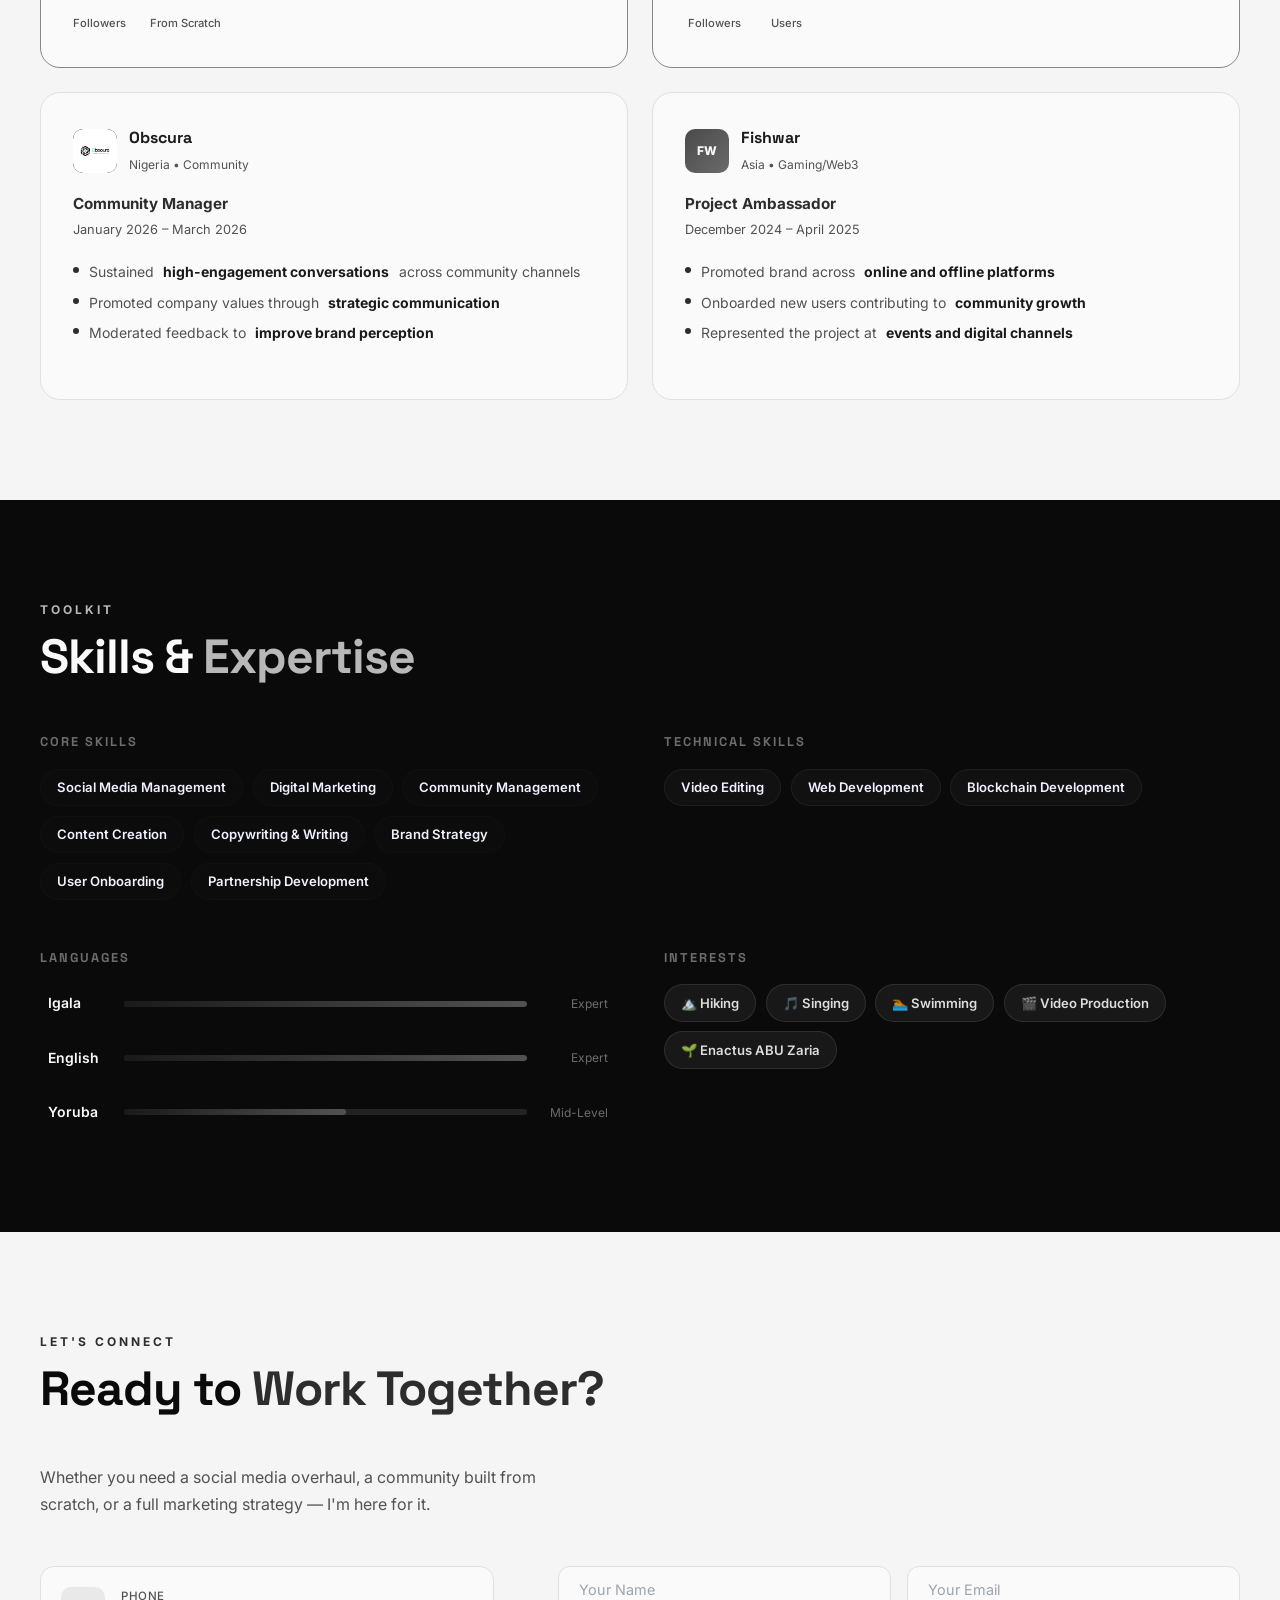
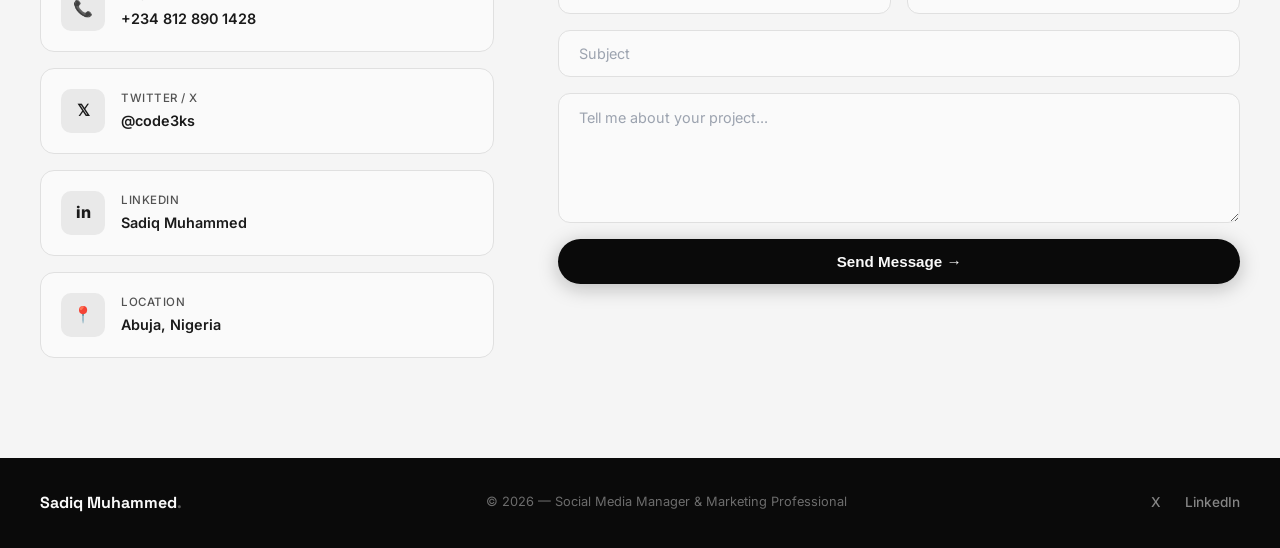
==== commit 3c4c2ff5: "Add downloadable CV button and CV template" ====
--- a/index.html
+++ b/index.html
@@ -73,6 +73,9 @@
         <div class="hero-actions">
           <a href="#work" class="btn btn-primary">View My Work</a>
           <a href="#contact" class="btn btn-outline">Get In Touch</a>
+          <a href="Sadiq_Muhammed_CV.pdf" download class="btn btn-download">
+            <span class="download-icon">⬇</span> Download CV
+          </a>
         </div>
       </div>
       <div class="hero-image">
--- a/style.css
+++ b/style.css
@@ -283,6 +283,28 @@
   color: var(--white);
   transform: translateY(-3px);
   box-shadow: 0 8px 24px rgba(10,10,10,0.2);
+}
+.btn-download {
+  background: var(--white);
+  color: var(--charcoal);
+  border: 2px solid var(--gray-pale);
+  display: inline-flex;
+  align-items: center;
+  gap: 0.5rem;
+}
+.btn-download:hover {
+  background: var(--charcoal);
+  color: var(--white);
+  border-color: var(--charcoal);
+  transform: translateY(-3px);
+  box-shadow: 0 8px 24px rgba(10,10,10,0.2);
+}
+.download-icon {
+  font-size: 1.1rem;
+  transition: transform 0.3s ease;
+}
+.btn-download:hover .download-icon {
+  transform: translateY(2px);
 }
 .btn-full { width: 100%; }
 
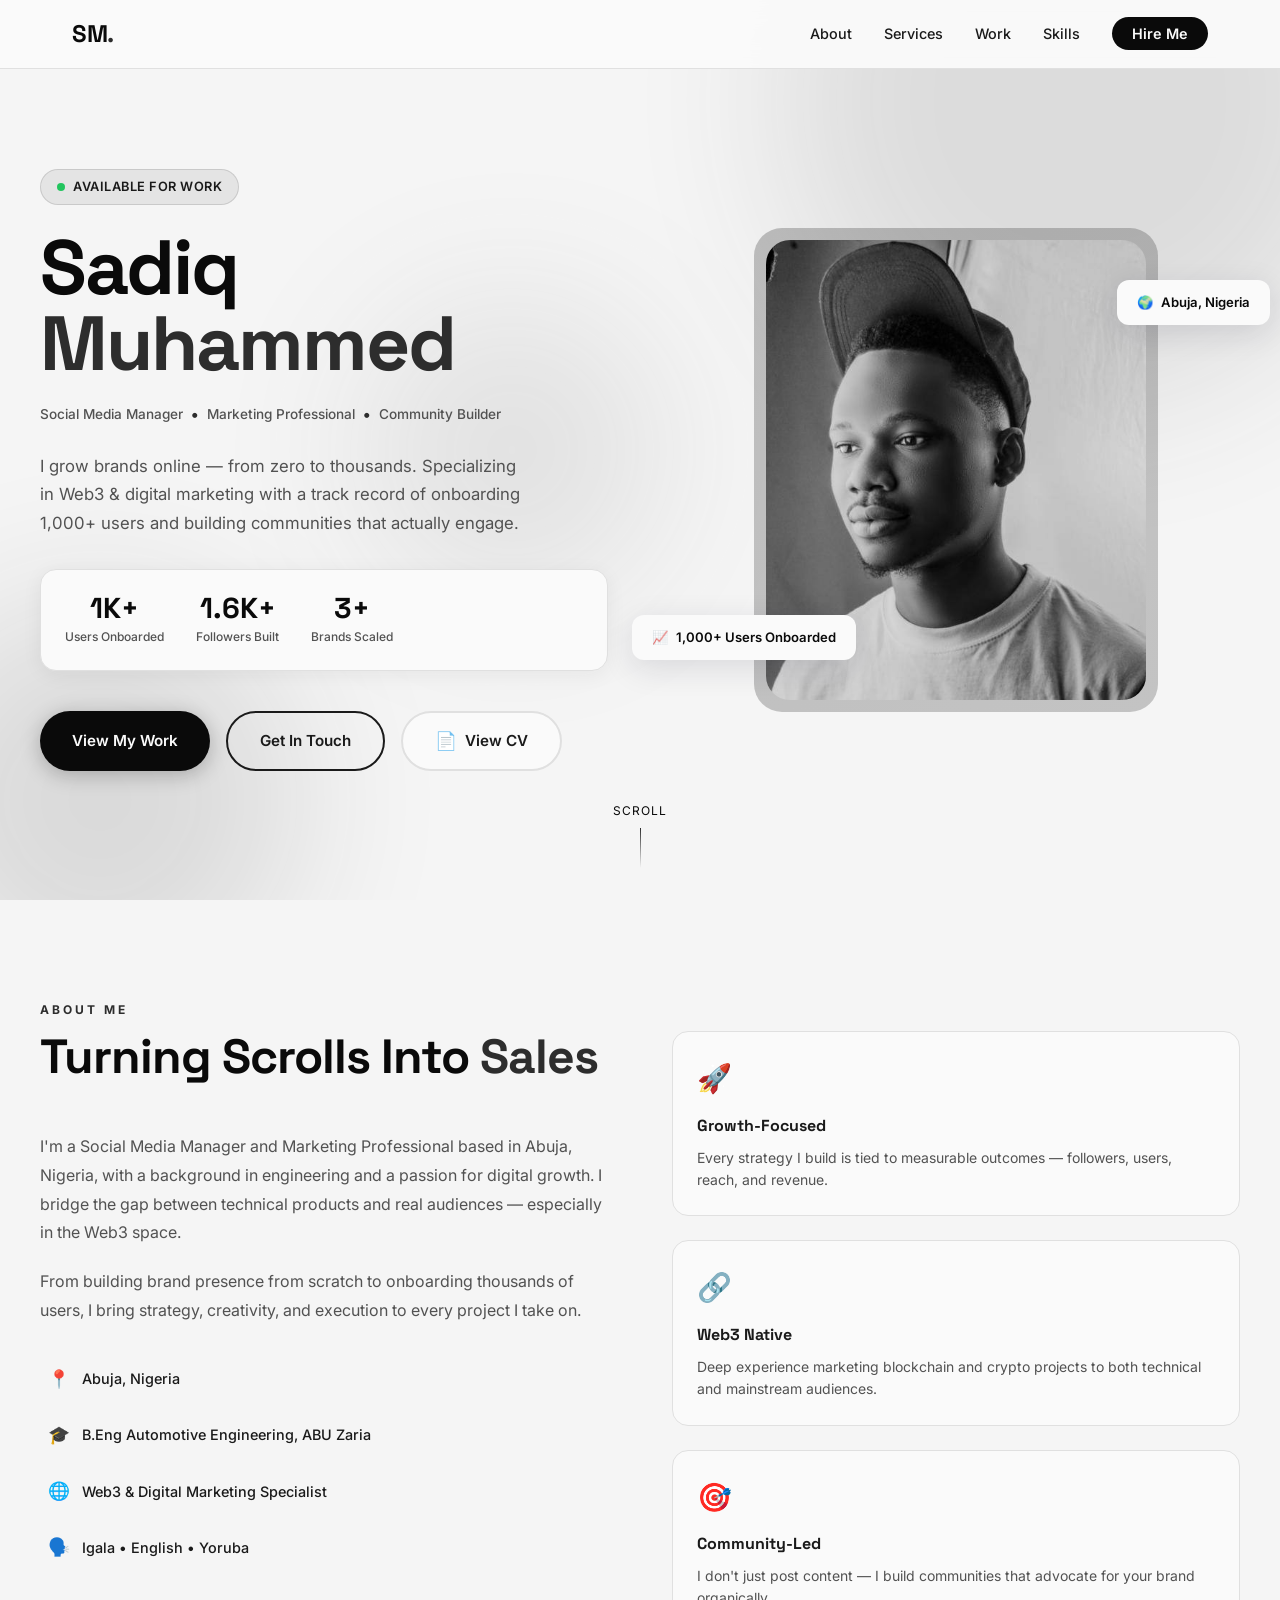
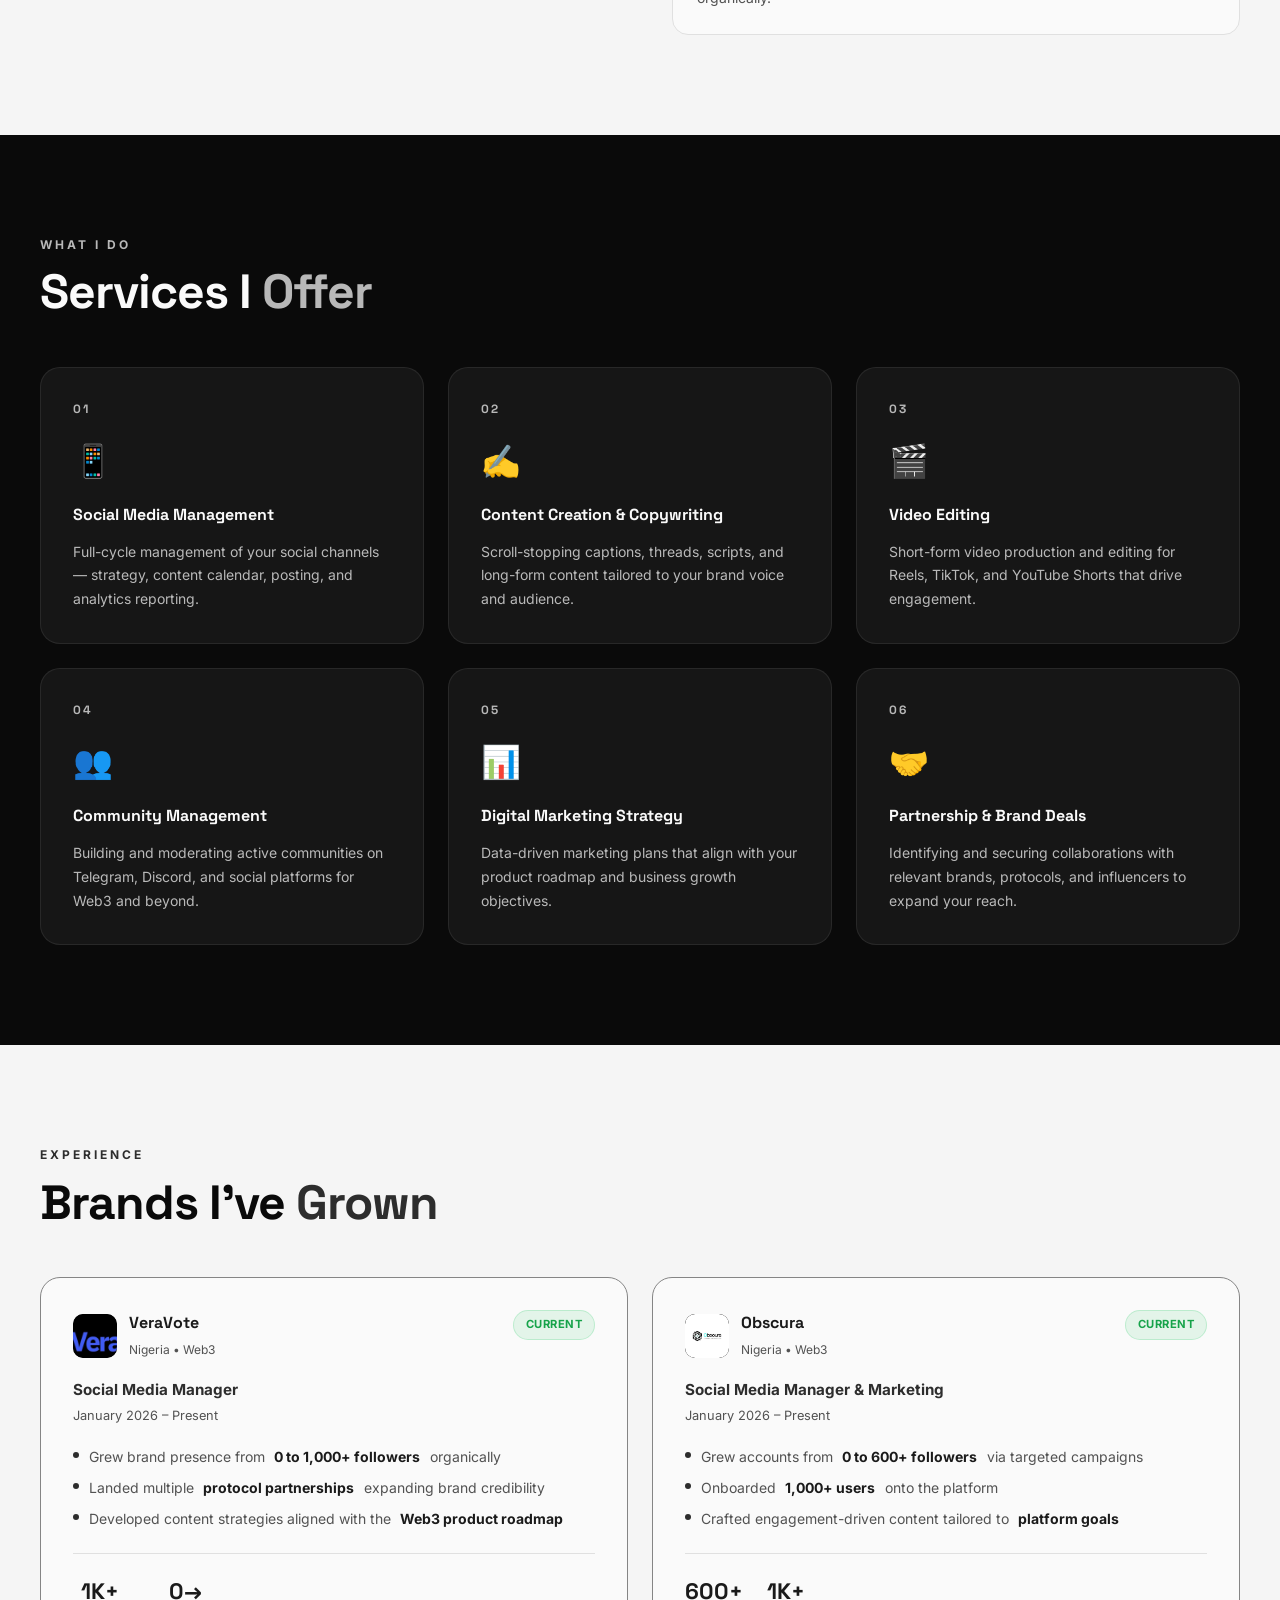
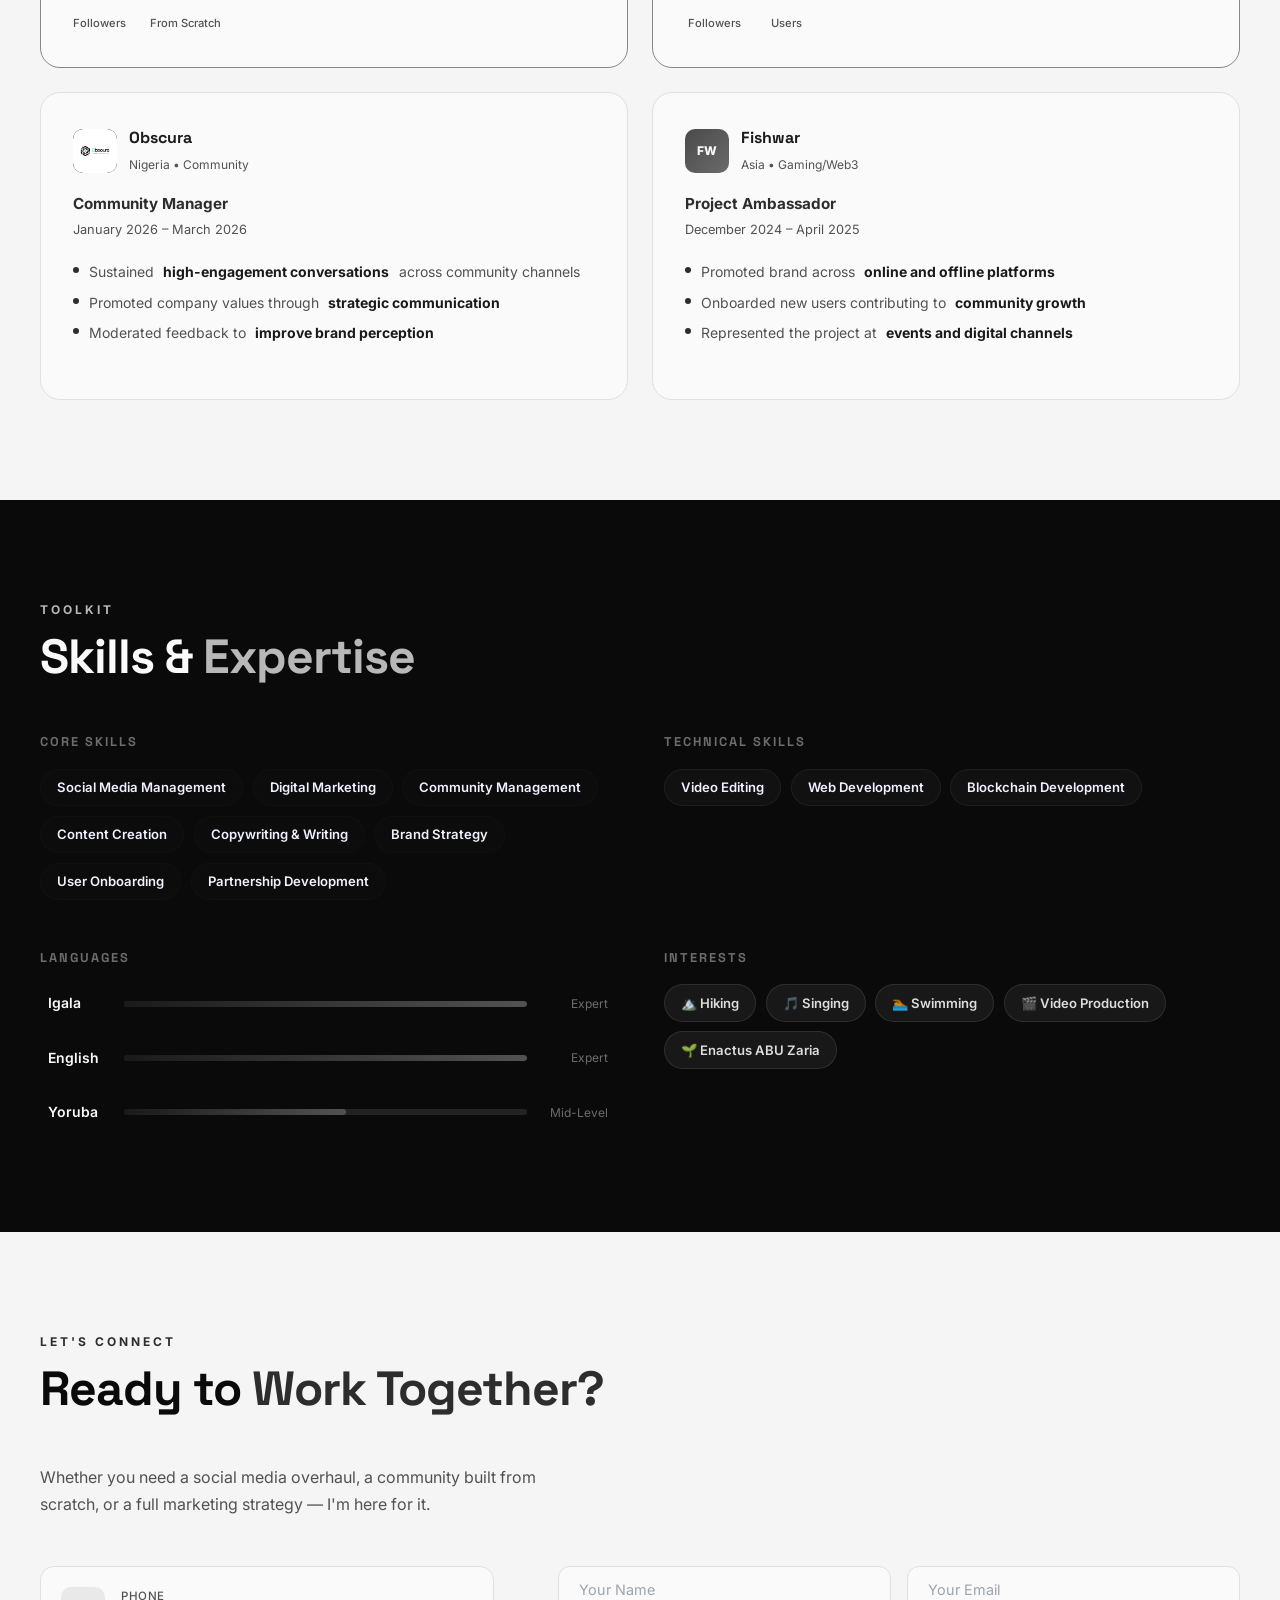
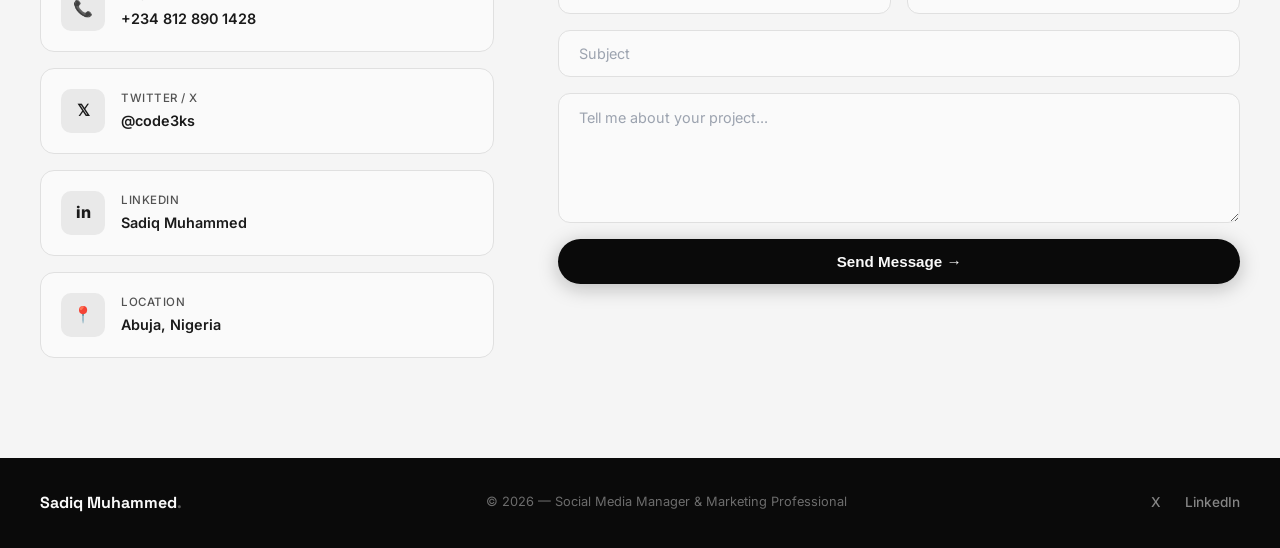
==== commit d1daf972: "Fix CV download - change to View CV with print functionality" ====
--- a/index.html
+++ b/index.html
@@ -73,8 +73,8 @@
         <div class="hero-actions">
           <a href="#work" class="btn btn-primary">View My Work</a>
           <a href="#contact" class="btn btn-outline">Get In Touch</a>
-          <a href="Sadiq_Muhammed_CV.pdf" download class="btn btn-download">
-            <span class="download-icon">⬇</span> Download CV
+          <a href="cv.html" target="_blank" class="btn btn-download">
+            <span class="download-icon">📄</span> View CV
           </a>
         </div>
       </div>
